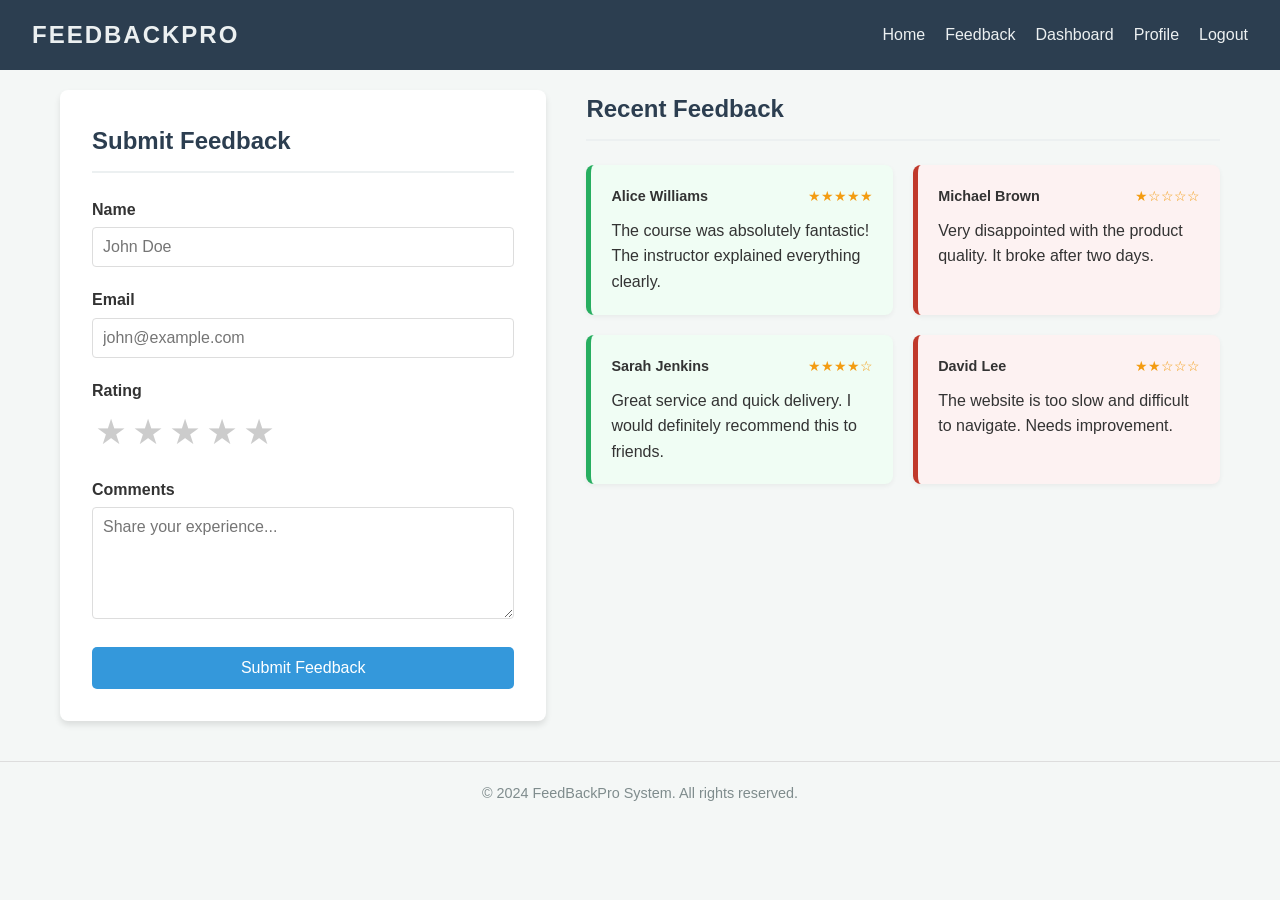
==== index.html @ 7eac19cb "Add files via upload" ====
<!DOCTYPE html>
<html lang="en">
<head>
    <meta charset="UTF-8">
    <meta name="viewport" content="width=device-width, initial-scale=1.0">
    <title>FeedBackPro - Online Feedback System</title>
    <style>
        /* --- 1. GLOBAL STYLES --- */
        * {
            box-sizing: border-box;
            margin: 0;
            padding: 0;
            font-family: 'Segoe UI', Tahoma, Geneva, Verdana, sans-serif;
        }

        body {
            background-color: #f4f7f6;
            color: #333;
            line-height: 1.6;
        }

        /* --- 2. HEADER SECTION --- */
        header {
            background-color: #2c3e50;
            color: white;
            padding: 1rem 2rem;
            display: flex;
            justify-content: space-between;
            align-items: center;
            flex-wrap: wrap; /* Allows wrapping on small screens */
        }

        .logo {
            font-size: 1.5rem;
            font-weight: bold;
            color: #ecf0f1;
            text-transform: uppercase;
            letter-spacing: 2px;
        }

        nav ul {
            list-style: none;
            display: flex;
            gap: 20px;
        }

        nav a {
            color: #ecf0f1;
            text-decoration: none;
            font-weight: 500;
            transition: color 0.3s;
        }

        nav a:hover {
            color: #3498db;
        }

        /* --- 3. MAIN LAYOUT --- */
        .container {
            max-width: 1200px;
            margin: 20px auto;
            padding: 0 20px;
            display: flex;
            gap: 40px;
            flex-wrap: wrap; /* Makes it responsive */
        }

        /* Left Column: Form */
        .form-section {
            flex: 1;
            min-width: 300px;
            background: white;
            padding: 2rem;
            border-radius: 8px;
            box-shadow: 0 4px 6px rgba(0,0,0,0.1);
        }

        /* Right Column: Summary */
        .summary-section {
            flex: 1.5;
            min-width: 300px;
        }

        h2 {
            margin-bottom: 1.5rem;
            color: #2c3e50;
            border-bottom: 2px solid #ecf0f1;
            padding-bottom: 10px;
        }

        /* --- 4. FEEDBACK FORM --- */
        form label {
            display: block;
            margin-bottom: 5px;
            font-weight: bold;
        }

        form input[type="text"],
        form input[type="email"],
        form textarea {
            width: 100%;
            padding: 10px;
            margin-bottom: 20px;
            border: 1px solid #ddd;
            border-radius: 4px;
            font-size: 1rem;
        }

        /* STAR RATING (CSS TRICK) */
        .rating-wrapper {
            display: flex;
            flex-direction: row-reverse; /* Reverse order for CSS logic */
            justify-content: flex-end;
            margin-bottom: 20px;
        }

        .rating-wrapper input {
            display: none; /* Hide radio buttons */
        }

        .rating-wrapper label {
            font-size: 30px;
            color: #ccc;
            cursor: pointer;
            margin: 0;
            padding: 0 5px;
            transition: transform 0.2s, color 0.2s; [cite_start]/* [cite: 169-176] */
        }

        .rating-wrapper label::before {
            content: '★';
        }

        /* Color stars when checked or hovered */
        .rating-wrapper input:checked ~ label,
        .rating-wrapper label:hover,
        .rating-wrapper label:hover ~ label {
            color: #f39c12; /* Gold/Orange */
        }
        
        /* Slight zoom on hover (using CSS Transforms) */
        .rating-wrapper label:hover {
            transform: scale(1.2); [cite_start]/* [cite: 68-72] */
        }

        /* SUBMIT BUTTON */
        .submit-btn {
            background-color: #3498db;
            color: white;
            padding: 12px 25px;
            border: none;
            border-radius: 5px;
            cursor: pointer;
            font-size: 1rem;
            transition: background 0.3s, transform 0.2s;
            width: 100%;
        }

        .submit-btn:hover {
            background-color: #2980b9;
        }
        
        .submit-btn:active {
            transform: scale(0.98); /* Click effect */
        }

        /* --- 5. FEEDBACK CARDS (Summary) --- */
        .card-grid {
            display: grid;
            grid-template-columns: repeat(auto-fit, minmax(250px, 1fr));
            gap: 20px;
        }

        .feedback-card {
            background: white;
            padding: 20px;
            border-radius: 8px;
            box-shadow: 0 2px 5px rgba(0,0,0,0.05);
            border-left: 5px solid #ccc; /* Default border */
            transition: transform 0.3s;
        }

        .feedback-card:hover {
            transform: translateY(-5px); [cite_start]/* Lift effect [cite: 43] */
        }

        /* CONDITIONAL STYLING (Positive/Negative) */
        .positive {
            border-left-color: #27ae60; /* Green */
            background-color: #f0fdf4;
        }

        .negative {
            border-left-color: #c0392b; /* Red */
            background-color: #fdf2f2;
        }

        .card-header {
            display: flex;
            justify-content: space-between;
            margin-bottom: 10px;
            font-size: 0.9rem;
            color: #7f8c8d;
        }

        .user-name {
            font-weight: bold;
            color: #333;
        }

        .star-display {
            color: #f39c12;
        }

        /* --- 6. FOOTER --- */
        footer {
            text-align: center;
            padding: 20px;
            margin-top: 40px;
            color: #7f8c8d;
            font-size: 0.9rem;
            border-top: 1px solid #ddd;
        }

        /* --- 7. RESPONSIVE QUERIES --- */
        @media (max-width: 768px) {
            header {
                flex-direction: column;
                gap: 15px;
                text-align: center;
            }
            
            nav ul {
                flex-direction: column;
                gap: 10px;
            }

            .container {
                flex-direction: column;
            }
        }
    </style>
</head>
<body>

    <header>
        <div class="logo">FeedBackPro</div>
        <nav>
            <ul>
                <li><a href="#">Home</a></li>
                <li><a href="#">Feedback</a></li>
                <li><a href="#">Dashboard</a></li>
                <li><a href="#">Profile</a></li>
                <li><a href="#">Logout</a></li>
            </ul>
        </nav>
    </header>

    <div class="container">
        
        <section class="form-section">
            <h2>Submit Feedback</h2>
            <form action="#">
                <label for="name">Name</label>
                <input type="text" id="name" name="name" placeholder="John Doe" required>

                <label for="email">Email</label>
                <input type="email" id="email" name="email" placeholder="john@example.com" required>

                <label>Rating</label>
                <div class="rating-wrapper">
                    <input type="radio" id="star5" name="rating" value="5"><label for="star5" title="Excellent"></label>
                    <input type="radio" id="star4" name="rating" value="4"><label for="star4" title="Good"></label>
                    <input type="radio" id="star3" name="rating" value="3"><label for="star3" title="Average"></label>
                    <input type="radio" id="star2" name="rating" value="2"><label for="star2" title="Poor"></label>
                    <input type="radio" id="star1" name="rating" value="1"><label for="star1" title="Very Bad"></label>
                </div>

                <label for="comments">Comments</label>
                <textarea id="comments" name="comments" rows="5" placeholder="Share your experience..." required></textarea>

                <button type="submit" class="submit-btn">Submit Feedback</button>
            </form>
        </section>

        <section class="summary-section">
            <h2>Recent Feedback</h2>
            <div class="card-grid">

                <div class="feedback-card positive">
                    <div class="card-header">
                        <span class="user-name">Alice Williams</span>
                        <span class="star-display">★★★★★</span>
                    </div>
                    <p>The course was absolutely fantastic! The instructor explained everything clearly.</p>
                </div>

                <div class="feedback-card negative">
                    <div class="card-header">
                        <span class="user-name">Michael Brown</span>
                        <span class="star-display">★☆☆☆☆</span>
                    </div>
                    <p>Very disappointed with the product quality. It broke after two days.</p>
                </div>

                <div class="feedback-card positive">
                    <div class="card-header">
                        <span class="user-name">Sarah Jenkins</span>
                        <span class="star-display">★★★★☆</span>
                    </div>
                    <p>Great service and quick delivery. I would definitely recommend this to friends.</p>
                </div>

                <div class="feedback-card negative">
                    <div class="card-header">
                        <span class="user-name">David Lee</span>
                        <span class="star-display">★★☆☆☆</span>
                    </div>
                    <p>The website is too slow and difficult to navigate. Needs improvement.</p>
                </div>

            </div>
        </section>

    </div>

    <footer>
        &copy; 2024 FeedBackPro System. All rights reserved.
    </footer>

</body>
</html>
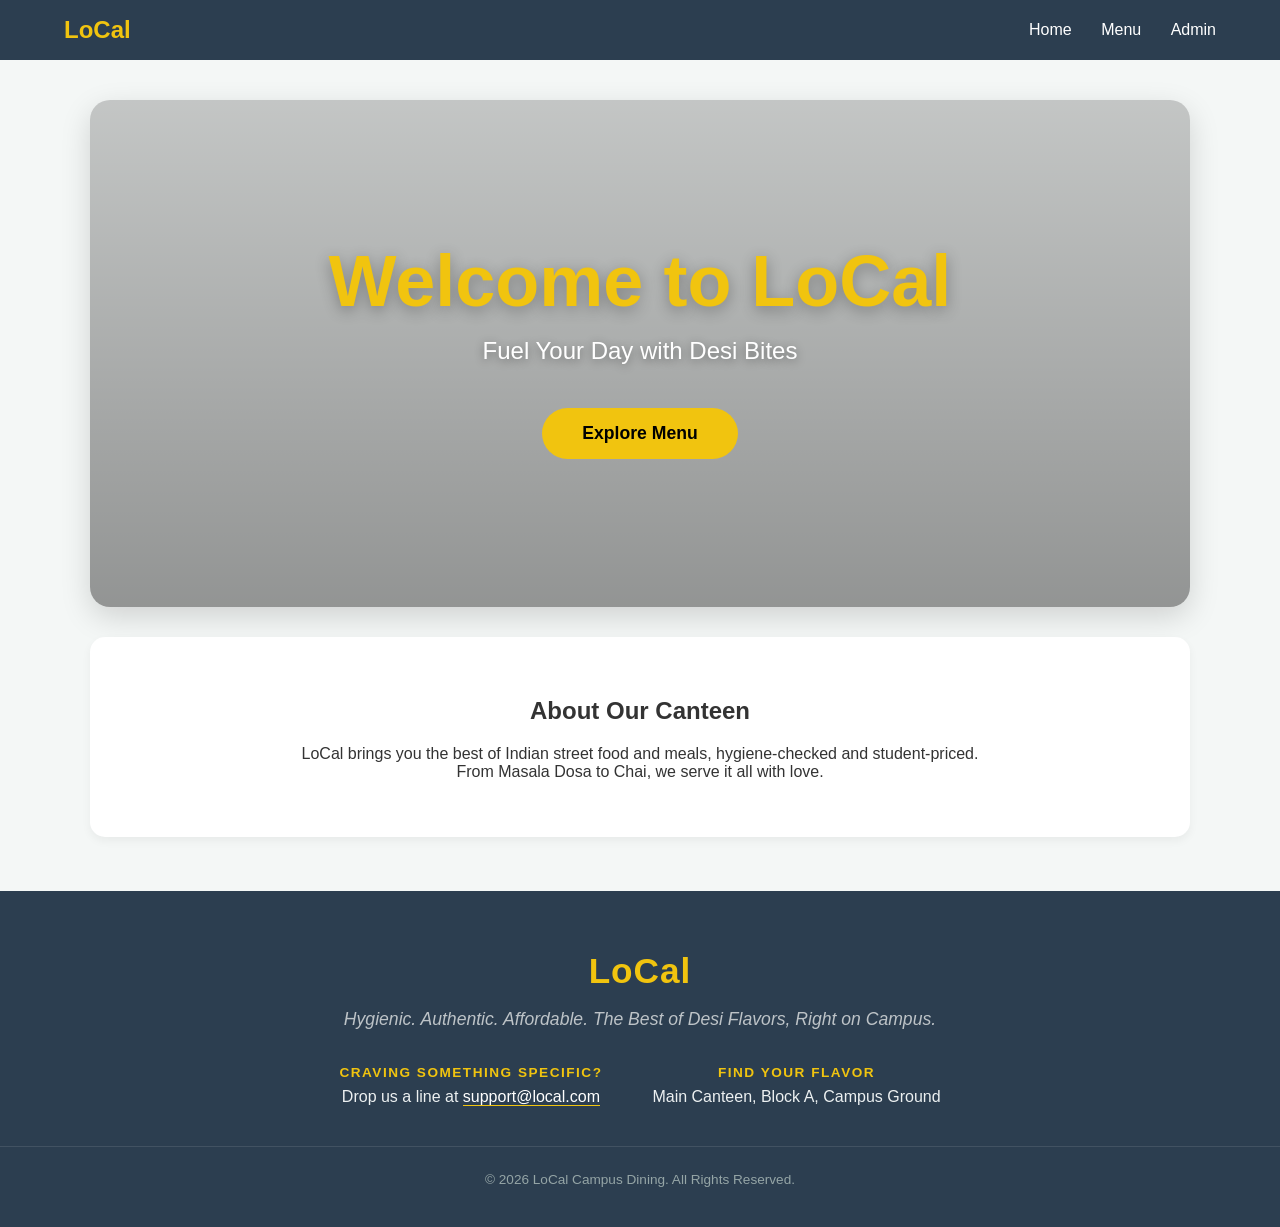
==== commit b35de6bf: "Rename page.html to index.html" ====
--- a/index.html
+++ b/index.html
@@ -3,330 +3,134 @@
 <head>
     <meta charset="UTF-8">
     <meta name="viewport" content="width=device-width, initial-scale=1.0">
-    <title>FeedBackPro - Online Feedback System</title>
-    <style>
-        /* --- 1. GLOBAL STYLES --- */
-        * {
-            box-sizing: border-box;
-            margin: 0;
-            padding: 0;
-            font-family: 'Segoe UI', Tahoma, Geneva, Verdana, sans-serif;
-        }
-
-        body {
-            background-color: #f4f7f6;
-            color: #333;
-            line-height: 1.6;
-        }
-
-        /* --- 2. HEADER SECTION --- */
-        header {
-            background-color: #2c3e50;
-            color: white;
-            padding: 1rem 2rem;
-            display: flex;
-            justify-content: space-between;
-            align-items: center;
-            flex-wrap: wrap; /* Allows wrapping on small screens */
-        }
-
-        .logo {
-            font-size: 1.5rem;
-            font-weight: bold;
-            color: #ecf0f1;
-            text-transform: uppercase;
-            letter-spacing: 2px;
-        }
-
-        nav ul {
-            list-style: none;
-            display: flex;
-            gap: 20px;
-        }
-
-        nav a {
-            color: #ecf0f1;
-            text-decoration: none;
-            font-weight: 500;
-            transition: color 0.3s;
-        }
-
-        nav a:hover {
-            color: #3498db;
-        }
-
-        /* --- 3. MAIN LAYOUT --- */
-        .container {
-            max-width: 1200px;
-            margin: 20px auto;
-            padding: 0 20px;
-            display: flex;
-            gap: 40px;
-            flex-wrap: wrap; /* Makes it responsive */
-        }
-
-        /* Left Column: Form */
-        .form-section {
-            flex: 1;
-            min-width: 300px;
-            background: white;
-            padding: 2rem;
-            border-radius: 8px;
-            box-shadow: 0 4px 6px rgba(0,0,0,0.1);
-        }
-
-        /* Right Column: Summary */
-        .summary-section {
-            flex: 1.5;
-            min-width: 300px;
-        }
-
-        h2 {
-            margin-bottom: 1.5rem;
-            color: #2c3e50;
-            border-bottom: 2px solid #ecf0f1;
-            padding-bottom: 10px;
-        }
-
-        /* --- 4. FEEDBACK FORM --- */
-        form label {
-            display: block;
-            margin-bottom: 5px;
-            font-weight: bold;
-        }
-
-        form input[type="text"],
-        form input[type="email"],
-        form textarea {
-            width: 100%;
-            padding: 10px;
-            margin-bottom: 20px;
-            border: 1px solid #ddd;
-            border-radius: 4px;
-            font-size: 1rem;
-        }
-
-        /* STAR RATING (CSS TRICK) */
-        .rating-wrapper {
-            display: flex;
-            flex-direction: row-reverse; /* Reverse order for CSS logic */
-            justify-content: flex-end;
-            margin-bottom: 20px;
-        }
-
-        .rating-wrapper input {
-            display: none; /* Hide radio buttons */
-        }
-
-        .rating-wrapper label {
-            font-size: 30px;
-            color: #ccc;
-            cursor: pointer;
-            margin: 0;
-            padding: 0 5px;
-            transition: transform 0.2s, color 0.2s; [cite_start]/* [cite: 169-176] */
-        }
-
-        .rating-wrapper label::before {
-            content: '★';
-        }
-
-        /* Color stars when checked or hovered */
-        .rating-wrapper input:checked ~ label,
-        .rating-wrapper label:hover,
-        .rating-wrapper label:hover ~ label {
-            color: #f39c12; /* Gold/Orange */
-        }
-        
-        /* Slight zoom on hover (using CSS Transforms) */
-        .rating-wrapper label:hover {
-            transform: scale(1.2); [cite_start]/* [cite: 68-72] */
-        }
-
-        /* SUBMIT BUTTON */
-        .submit-btn {
-            background-color: #3498db;
-            color: white;
-            padding: 12px 25px;
-            border: none;
-            border-radius: 5px;
-            cursor: pointer;
-            font-size: 1rem;
-            transition: background 0.3s, transform 0.2s;
-            width: 100%;
-        }
-
-        .submit-btn:hover {
-            background-color: #2980b9;
-        }
-        
-        .submit-btn:active {
-            transform: scale(0.98); /* Click effect */
-        }
-
-        /* --- 5. FEEDBACK CARDS (Summary) --- */
-        .card-grid {
-            display: grid;
-            grid-template-columns: repeat(auto-fit, minmax(250px, 1fr));
-            gap: 20px;
-        }
-
-        .feedback-card {
-            background: white;
-            padding: 20px;
-            border-radius: 8px;
-            box-shadow: 0 2px 5px rgba(0,0,0,0.05);
-            border-left: 5px solid #ccc; /* Default border */
-            transition: transform 0.3s;
-        }
-
-        .feedback-card:hover {
-            transform: translateY(-5px); [cite_start]/* Lift effect [cite: 43] */
-        }
-
-        /* CONDITIONAL STYLING (Positive/Negative) */
-        .positive {
-            border-left-color: #27ae60; /* Green */
-            background-color: #f0fdf4;
-        }
-
-        .negative {
-            border-left-color: #c0392b; /* Red */
-            background-color: #fdf2f2;
-        }
-
-        .card-header {
-            display: flex;
-            justify-content: space-between;
-            margin-bottom: 10px;
-            font-size: 0.9rem;
-            color: #7f8c8d;
-        }
-
-        .user-name {
-            font-weight: bold;
-            color: #333;
-        }
-
-        .star-display {
-            color: #f39c12;
-        }
-
-        /* --- 6. FOOTER --- */
-        footer {
-            text-align: center;
-            padding: 20px;
-            margin-top: 40px;
-            color: #7f8c8d;
-            font-size: 0.9rem;
-            border-top: 1px solid #ddd;
-        }
-
-        /* --- 7. RESPONSIVE QUERIES --- */
-        @media (max-width: 768px) {
-            header {
-                flex-direction: column;
-                gap: 15px;
-                text-align: center;
-            }
-            
-            nav ul {
-                flex-direction: column;
-                gap: 10px;
-            }
-
-            .container {
-                flex-direction: column;
-            }
-        }
-    </style>
+    <title>LoCal | Desi Campus Bites</title>
+    <link rel="stylesheet" href="stylei.css">
 </head>
 <body>
 
-    <header>
-        <div class="logo">FeedBackPro</div>
-        <nav>
-            <ul>
-                <li><a href="#">Home</a></li>
-                <li><a href="#">Feedback</a></li>
-                <li><a href="#">Dashboard</a></li>
-                <li><a href="#">Profile</a></li>
-                <li><a href="#">Logout</a></li>
-            </ul>
-        </nav>
-    </header>
+    <nav>
+        <div class="logo">LoCal</div>
+        <div class="nav-links">
+            <a href="#" onclick="showSection('home')">Home</a>
+            <a href="#" onclick="showSection('menu')">Menu</a>
+            <a href="#" onclick="showAdminLogin()">Admin</a>
+        </div>
+    </nav>
 
-    <div class="container">
+    <section id="home" class="active">
+        <div class="hero">
+            <h1>Welcome to LoCal</h1>
+            <p>Fuel Your Day with Desi Bites</p>
+            <button onclick="showSection('menu')" class="hero-btn">Explore Menu</button>
+        </div>
+        <div class="about">
+            <h2>About Our Canteen</h2>
+            <p>LoCal brings you the best of Indian street food and meals, hygiene-checked and student-priced.<br> From Masala Dosa to Chai, we serve it all with love.</p>
+        </div>
+    </section>
+
+    <section id="menu">
+        <h2>Canteen Menu</h2>
+        <div id="food-list" class="grid"></div>
+        <div class="cart-section">
+            <h3>Your Plate</h3>
+            <ul id="cart-items"></ul>
+            <div class="bill-box">
+                <p>Subtotal: ₹<span id="subtotal">0</span></p>
+                <p>Campus Discount: -₹<span id="discount-amount">0</span></p>
+                <hr>
+                <p><strong>Total Payable: ₹<span id="final-total">0</span></strong></p>
+                <button onclick="showCheckoutForm()">Place Order</button>
+            </div>
+        </div>
+    </section>
+
+    <section id="checkout-form">
+        <div class="card">
+            <h2>Order Details</h2>
+            <input type="text" id="cust-name" placeholder="Full Name">
+            <input type="email" id="cust-email" placeholder="Email Address">
+            
+            <h3>Chef's Visual Notes</h3>
+            <p>Draw specific instructions (e.g., cut style, plating)</p>
+            <div style="background: #fff; border: 1px solid #ddd; border-radius: 8px; padding: 10px; margin-bottom: 10px;">
+                <canvas id="chef-canvas" width="400" height="200" style="cursor: crosshair; display: block; margin: auto; background: #fff;"></canvas>
+                <div style="display: flex; gap: 10px; margin-top: 10px;">
+                    <input type="color" id="brush-color" value="#d35400" style="width: 50px; height: 30px; padding: 0;">
+                    <button onclick="clearCanvas()" style="background: #7f8c8d; margin: 0;">Clear Canvas</button>
+                </div>
+            </div>
+
+            <h3>Additional Text Instructions</h3>
+            <textarea id="chef-notes" placeholder="Any other special instructions?" style="width: 100%; height: 80px; padding: 12px; border: 1px solid #ddd; border-radius: 6px; box-sizing: border-box; margin-bottom: 15px; font-family: Arial;"></textarea>
+            
+            <button onclick="processOrder()">Confirm & Submit Order</button>
+            <button onclick="showSection('menu')" style="background: #7f8c8d;">Back to Menu</button>
+        </div>
+    </section>
+
+    <section id="admin-login-sec">
+        <div class="card" style="max-width: 400px; margin: auto;">
+            <h2>Admin Login</h2>
+            <input type="password" id="admin-pass-input" placeholder="Enter Password">
+            <button onclick="checkAdminLogin()">Login</button>
+        </div>
+    </section>
+
+    <section id="admin">
+        <h2>Admin Dashboard</h2>
         
-        <section class="form-section">
-            <h2>Submit Feedback</h2>
-            <form action="#">
-                <label for="name">Name</label>
-                <input type="text" id="name" name="name" placeholder="John Doe" required>
+        <div class="card" style="border-top: 5px solid var(--yellow); margin-bottom: 40px;">
+            <h3>Incoming Orders</h3>
+            <div id="order-queue">
+                <p style="color: #7f8c8d;">No active orders.</p>
+            </div>
+        </div>
 
-                <label for="email">Email</label>
-                <input type="email" id="email" name="email" placeholder="john@example.com" required>
+        <div class="admin-controls">
+            <div class="card">
+                <h3>Add New Item</h3>
+                <input type="text" id="new-item-name" placeholder="Item Name">
+                <input type="number" id="new-item-price" placeholder="Price in ₹">
+                <input type="text" id="new-item-img" placeholder="Image URL">
+                <button onclick="addItem()">Update Canteen Menu</button>
+            </div>
+            <div class="card">
+                <h3>Discount Rules</h3>
+                <label>Min. Order Value (₹):</label>
+                <input type="number" id="threshold-input" value="200">
+                <label>Discount (%):</label>
+                <input type="number" id="discount-percent-input" value="15">
+                <button onclick="updateDiscount()">Apply Rule</button>
+            </div>
+        </div>
 
-                <label>Rating</label>
-                <div class="rating-wrapper">
-                    <input type="radio" id="star5" name="rating" value="5"><label for="star5" title="Excellent"></label>
-                    <input type="radio" id="star4" name="rating" value="4"><label for="star4" title="Good"></label>
-                    <input type="radio" id="star3" name="rating" value="3"><label for="star3" title="Average"></label>
-                    <input type="radio" id="star2" name="rating" value="2"><label for="star2" title="Poor"></label>
-                    <input type="radio" id="star1" name="rating" value="1"><label for="star1" title="Very Bad"></label>
-                </div>
-
-                <label for="comments">Comments</label>
-                <textarea id="comments" name="comments" rows="5" placeholder="Share your experience..." required></textarea>
-
-                <button type="submit" class="submit-btn">Submit Feedback</button>
-            </form>
-        </section>
-
-        <section class="summary-section">
-            <h2>Recent Feedback</h2>
-            <div class="card-grid">
-
-                <div class="feedback-card positive">
-                    <div class="card-header">
-                        <span class="user-name">Alice Williams</span>
-                        <span class="star-display">★★★★★</span>
-                    </div>
-                    <p>The course was absolutely fantastic! The instructor explained everything clearly.</p>
-                </div>
-
-                <div class="feedback-card negative">
-                    <div class="card-header">
-                        <span class="user-name">Michael Brown</span>
-                        <span class="star-display">★☆☆☆☆</span>
-                    </div>
-                    <p>Very disappointed with the product quality. It broke after two days.</p>
-                </div>
-
-                <div class="feedback-card positive">
-                    <div class="card-header">
-                        <span class="user-name">Sarah Jenkins</span>
-                        <span class="star-display">★★★★☆</span>
-                    </div>
-                    <p>Great service and quick delivery. I would definitely recommend this to friends.</p>
-                </div>
-
-                <div class="feedback-card negative">
-                    <div class="card-header">
-                        <span class="user-name">David Lee</span>
-                        <span class="star-display">★★☆☆☆</span>
-                    </div>
-                    <p>The website is too slow and difficult to navigate. Needs improvement.</p>
-                </div>
-
-            </div>
-        </section>
-
+        <h3>Menu Management</h3>
+        <table id="admin-table">
+            <thead>
+                <tr><th>Item</th><th>Price</th><th>Action</th></tr>
+            </thead>
+            <tbody id="admin-inventory"></tbody>
+        </table>
+    </section>
+<footer>
+    <div class="footer-logo">LoCal</div>
+    <p class="footer-motto">Hygienic. Authentic. Affordable. The Best of Desi Flavors, Right on Campus.</p>
+    
+    <div class="footer-contact">
+        <div class="contact-item">
+            <strong>Craving something specific?</strong>
+            <span>Drop us a line at <a href="mailto:support@local.com">support@local.com</a></span>
+        </div>
+        <div class="contact-item">
+            <strong>Find Your Flavor</strong>
+            <span>Main Canteen, Block A, Campus Ground</span>
+        </div>
     </div>
 
-    <footer>
-        &copy; 2024 FeedBackPro System. All rights reserved.
-    </footer>
-
+    <div class="footer-bottom">
+        &copy; 2026 LoCal Campus Dining. All Rights Reserved.
+    </div>
+</footer>    <script src="pr.js"></script>
 </body>
-</html>+</html>
--- a/stylei.css
+++ b/stylei.css
@@ -0,0 +1,173 @@
+:root {
+    --accent: #d35400;
+    --dark: #2c3e50;
+    --bg: #f4f7f6;
+    --red: #c0392b;
+    --yellow: #f1c40f;
+}
+
+body { font-family: 'Arial', sans-serif; margin: 0; background: var(--bg); color: #333; }
+
+nav { background: var(--dark); color: white; padding: 1rem 5%; display: flex; justify-content: space-between; align-items: center; position: sticky; top: 0; z-index: 100; }
+.logo { font-size: 1.5rem; font-weight: bold; color: var(--yellow); }
+.nav-links a { color: white; text-decoration: none; margin-left: 25px; font-weight: 500; cursor: pointer; }
+
+section { padding: 40px 5%; display: none; max-width: 1100px; margin: auto; }
+section.active { display: block; }
+
+.hero { 
+    text-align: center; 
+    padding: 140px 20px; 
+    background: linear-gradient(rgba(0, 0, 0, 0.2), rgba(0, 0, 0, 0.4)), 
+                url('https://images.unsplash.com/photo-1589302168068-964664d93dc0?q=80&w=2000&auto=format&fit=crop');
+    background-size: cover;
+    background-position: center;
+    border-radius: 20px; 
+    box-shadow: 0 10px 30px rgba(0,0,0,0.15); 
+    margin-bottom: 30px; 
+    color: white;
+}
+
+.hero h1 { 
+    font-size: 4.5rem; 
+    margin: 0; 
+    color: var(--yellow); 
+    text-shadow: 0px 4px 15px rgba(0,0,0,0.3); 
+}
+
+.hero p { 
+    font-size: 1.5rem; 
+    margin: 15px 0 35px; 
+    font-weight: 500;
+    text-shadow: 0px 2px 10px rgba(0,0,0,0.4);
+}
+
+.hero-btn {
+    width: auto; 
+    padding: 15px 40px; 
+    border-radius: 50px; 
+    background: var(--yellow); 
+    color: #000; 
+    font-weight: bold; 
+    cursor: pointer; 
+    border: none;
+    font-size: 1.1rem;
+    transition: 0.3s ease;
+}
+
+.hero-btn:hover { transform: scale(1.05); background: white; }
+
+.about { text-align: center; padding: 40px 20px; background: white; border-radius: 15px; box-shadow: 0 4px 10px rgba(0,0,0,0.05); }
+
+.grid { display: grid; grid-template-columns: repeat(auto-fill, minmax(240px, 1fr)); gap: 25px; margin-bottom: 40px; }
+.food-card { background: white; border-radius: 12px; overflow: hidden; box-shadow: 0 4px 10px rgba(0,0,0,0.1); text-align: center; }
+.food-card img { width: 100%; height: 180px; object-fit: cover; }
+.food-info { padding: 15px; }
+
+.cart-section { background: #fff; padding: 25px; border-radius: 15px; box-shadow: 0 4px 15px rgba(0,0,0,0.1); border-top: 5px solid var(--accent); }
+#cart-items { list-style: none; padding: 0; }
+#cart-items li { background: #f9f9f9; padding: 10px; margin-bottom: 8px; border-radius: 6px; display: flex; justify-content: space-between; align-items: center; border: 1px solid #eee; }
+
+.admin-controls { display: grid; grid-template-columns: 1fr 1fr; gap: 25px; margin-bottom: 40px; }
+.card { background: #fff; padding: 30px; border-radius: 15px; box-shadow: 0 4px 15px rgba(0,0,0,0.05); margin-bottom: 20px;}
+
+input, button, textarea { padding: 12px; margin: 8px 0; border: 1px solid #ddd; border-radius: 6px; width: 100%; box-sizing: border-box; }
+button { background: var(--accent); color: white; border: none; cursor: pointer; font-weight: bold; transition: 0.2s; }
+button:hover { opacity: 0.9; transform: translateY(-2px); }
+
+table { width: 100%; border-collapse: collapse; background: white; margin-top: 10px; }
+th, td { padding: 15px; text-align: left; border-bottom: 1px solid #eee; }
+th { background: #eee; }
+
+#chef-canvas {
+    border: 1px solid #ccc;
+    background-color: #fff;
+    touch-action: none;
+    box-shadow: inset 0 0 5px rgba(0,0,0,0.1);
+}
+html {
+    height: 100%;
+}
+
+body {
+    min-height: 100%;
+    margin: 0;
+    position: relative;
+    padding-bottom: 350px; /* Adjust this to match the height of your footer */
+    box-sizing: border-box;
+}
+
+footer {
+    position: absolute;
+    bottom: 0;
+    width: 100%;
+    background-color: var(--dark);
+    color: white;
+    text-align: center;
+    padding: 60px 0 40px;
+    box-sizing: border-box;
+}
+
+.footer-logo {
+    font-size: 2.2rem;
+    color: var(--yellow);
+    font-weight: bold;
+    margin-bottom: 15px;
+    letter-spacing: 1px;
+}
+
+.footer-motto {
+    font-style: italic;
+    font-size: 1.1rem;
+    margin-bottom: 35px;
+    color: #bdc3c7;
+    max-width: 600px;
+    margin-left: auto;
+    margin-right: auto;
+}
+
+.footer-contact {
+    display: flex;
+    justify-content: center;
+    gap: 50px;
+    margin-bottom: 40px;
+    flex-wrap: wrap;
+}
+
+.contact-item {
+    display: flex;
+    flex-direction: column;
+    gap: 8px;
+}
+
+.contact-item strong {
+    color: var(--yellow);
+    text-transform: uppercase;
+    font-size: 0.85rem;
+    letter-spacing: 1.5px;
+}
+
+.contact-item span {
+    color: #ecf0f1;
+    font-size: 1rem;
+}
+
+.contact-item a {
+    color: white;
+    text-decoration: none;
+    border-bottom: 1px solid var(--yellow);
+    transition: all 0.3s ease;
+}
+
+.contact-item a:hover {
+    color: var(--yellow);
+    border-bottom-color: white;
+}
+
+.footer-bottom {
+    margin-top: 40px;
+    font-size: 0.85rem;
+    border-top: 1px solid rgba(255,255,255,0.1);
+    padding-top: 25px;
+    color: #95a5a6;
+}
